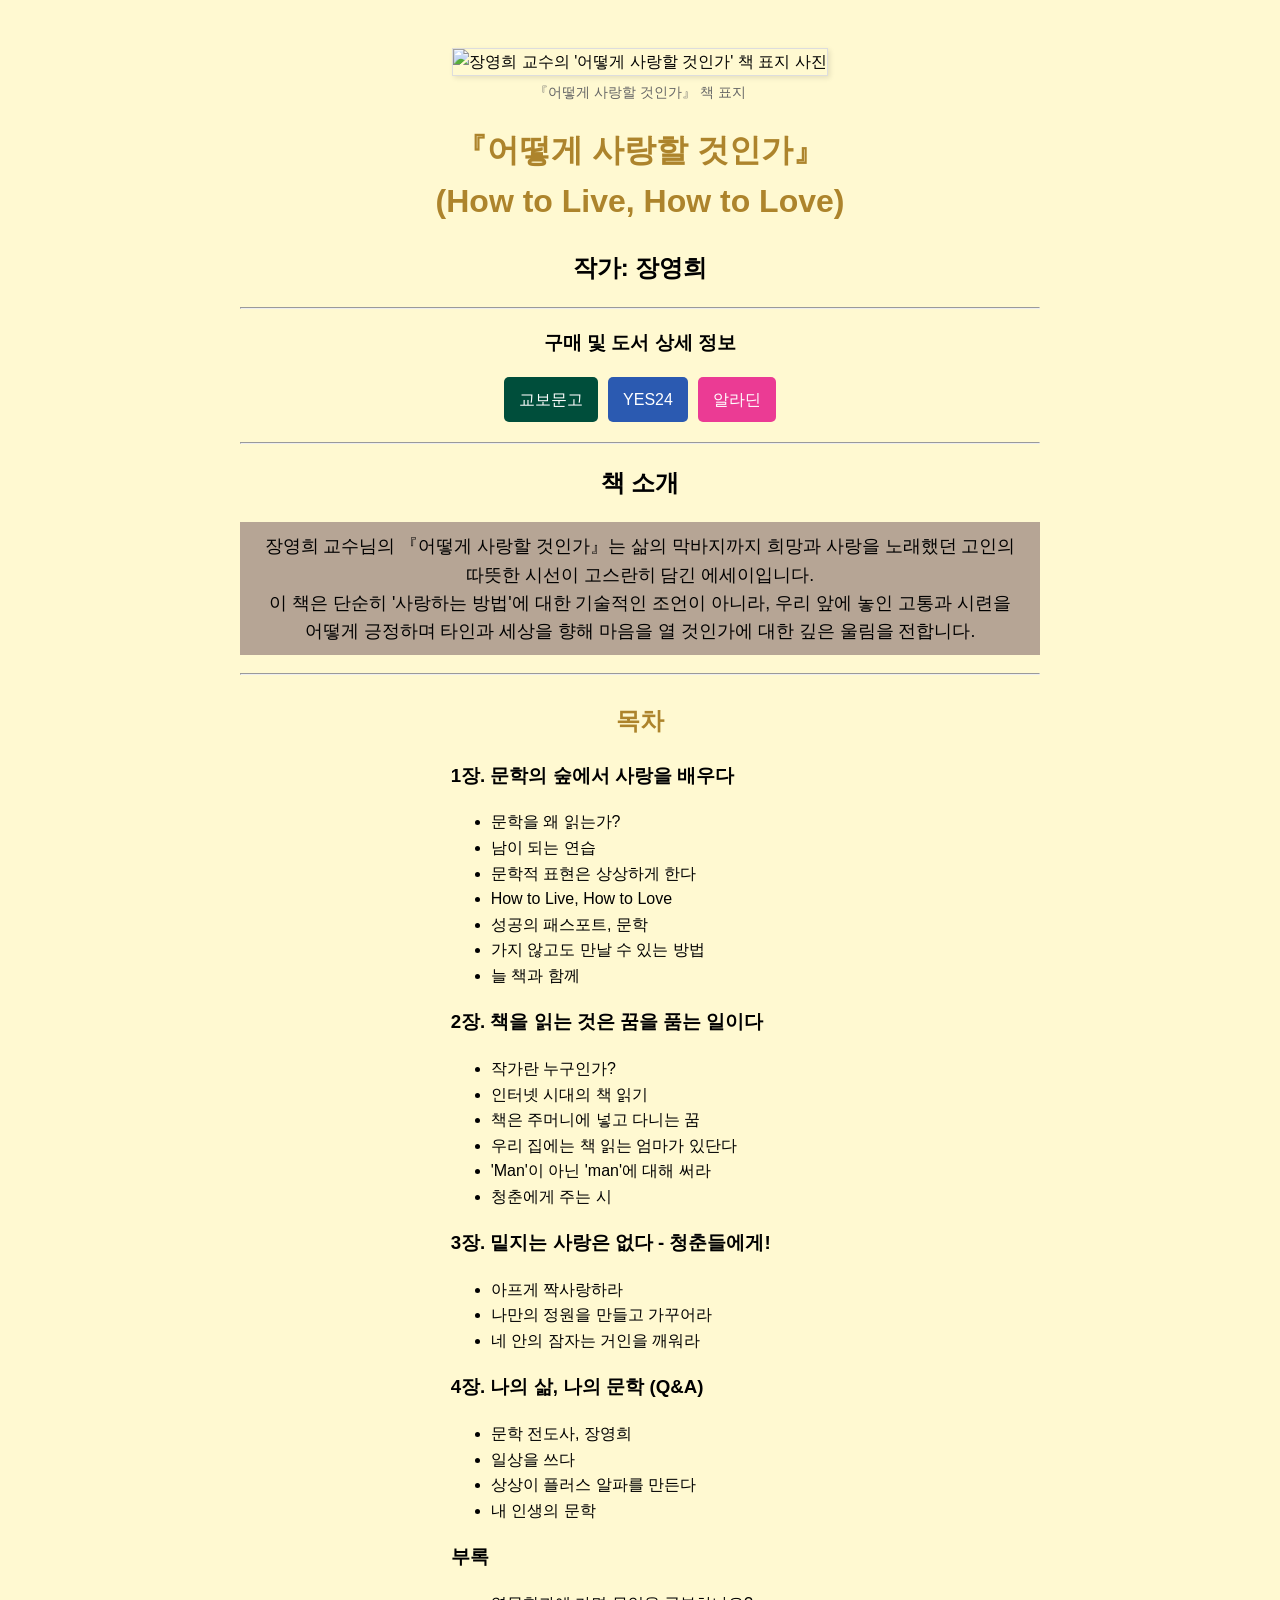
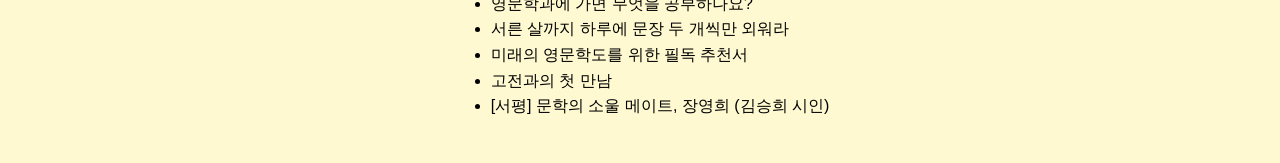
==== class5_book.html @ 5103a02d "Add files via upload" ====
<!DOCTYPE html>
<html lang="ko"> <head> <meta charset="UTF-8">
    <title><책 소개하기</title>
    <link rel="stylesheet" href="class5_book.css">
</head>
<body style="text-align: center; font-family: sans-serif; line-height: 1.6; padding: 20px;">
    <div style="max-width: 800px; margin: 0 auto;">

        <figure style="margin: 20px 0;">
            <img src="./이미지/책.jpg" 
                 alt="장영희 교수의 '어떻게 사랑할 것인가' 책 표지 사진" 
                 width="400" 
                 height="550" 
                 style="border: 1px solid #ddd; box-shadow: 2px 2px 5px rgba(0,0,0,0.1);">
            <figcaption style="font-size: 0.9em; color: #666; margin-top: 5px;">『어떻게 사랑할 것인가』 책 표지</figcaption>
        </figure>

        <h1><b>『어떻게 사랑할 것인가』<br>
             (How to Live, How to Love)</b></h1>
        <h2>작가: 장영희</h2>
        
        <hr>

        <section>
            <h3>구매 및 도서 상세 정보</h3>
            <div class="shop-links" style="display: flex; justify-content: center; gap: 10px; margin-bottom: 20px;">
                <a href="https://search.kyobobook.co.kr/search?keyword=%EC%96%B4%EB%96%BB%EA%B2%8C%20%EC%82%AC%EB%9E%91%ED%95%A0%20%EA%B2%83%EC%9D%B8%EA%B0%80%20%EC%9E%A5%EC%98%81%ED%9D%AC" 
                   target="_blank" 
                   style="padding: 10px 15px; background-color: #004e3b; color: white; text-decoration: none; border-radius: 5px;">교보문고</a>

                <a href="https://www.yes24.com/Product/Search?domain=ALL&query=%EC%96%B4%EB%96%BB%EA%B2%8C%20%EC%82%AC%EB%9E%91%ED%95%A0%20%EA%B2%83%EC%9D%B8%EA%B0%80%20%EC%9E%A5%EC%98%81%ED%9D%AC" 
                   target="_blank" 
                   style="padding: 10px 15px; background-color: #2b5ab1; color: white; text-decoration: none; border-radius: 5px;">YES24</a>

                <a href="https://www.aladin.co.kr/search/wsearchresult.aspx?SearchTarget=All&SearchWord=%EC%96%B4%EB%96%BB%EA%B2%8C%20%EC%82%AC%EB%9E%91%ED%95%A0%20%EA%B2%83%EC%9D%B8%EA%B0%80%20%EC%9E%A5%EC%98%81%ED%9D%AC" 
                   target="_blank" 
                   style="padding: 10px 15px; background-color: #eb3b94; color: white; text-decoration: none; border-radius: 5px;">알라딘</a>
            </div>
        </section>

        <hr>

        <section>
            <h2><b>책 소개</b></h2>
            <p style="font-size: 1.1em; word-break: keep-all;">
                장영희 교수님의 『어떻게 사랑할 것인가』는 삶의 막바지까지 희망과 
                사랑을 노래했던 고인의 따뜻한 시선이 고스란히 담긴 에세이입니다. <br>
                이 책은 단순히 '사랑하는 방법'에 대한 기술적인 조언이 아니라, 
                우리 앞에 놓인 고통과 시련을 어떻게 긍정하며 타인과 세상을 향해 
                마음을 열 것인가에 대한 깊은 울림을 전합니다.
            </p>
        </section>

        <hr>

        <article style="text-align: left; display: inline-block; min-width: 300px;">
            <h1 style="text-align: center;">목차</h1>
            
            <section>
                <h3>1장. 문학의 숲에서 사랑을 배우다</h3>
                <ul>
                    <li>문학을 왜 읽는가?</li>
                    <li>남이 되는 연습</li>
                    <li>문학적 표현은 상상하게 한다</li>
                    <li>How to Live, How to Love</li>
                    <li>성공의 패스포트, 문학</li>
                    <li>가지 않고도 만날 수 있는 방법</li>
                    <li>늘 책과 함께</li>
                </ul>
            </section>

            <section>
                <h3>2장. 책을 읽는 것은 꿈을 품는 일이다</h3>
                <ul>
                    <li>작가란 누구인가?</li>
                    <li>인터넷 시대의 책 읽기</li>
                    <li>책은 주머니에 넣고 다니는 꿈</li>
                    <li>우리 집에는 책 읽는 엄마가 있단다</li>
                    <li>'Man'이 아닌 'man'에 대해 써라</li>
                    <li>청춘에게 주는 시</li>
                </ul>
            </section>

            <section>
                <h3>3장. 밑지는 사랑은 없다 - 청춘들에게!</h3>
                <ul>
                    <li>아프게 짝사랑하라</li>
                    <li>나만의 정원을 만들고 가꾸어라</li>
                    <li>네 안의 잠자는 거인을 깨워라</li>
                </ul>
            </section>

            <section>
                <h3>4장. 나의 삶, 나의 문학 (Q&A)</h3>
                <ul>
                    <li>문학 전도사, 장영희</li>
                    <li>일상을 쓰다</li>
                    <li>상상이 플러스 알파를 만든다</li>
                    <li>내 인생의 문학</li>
                </ul>
            </section>

            <section>
                <h3>부록</h3>
                <ul>
                    <li>영문학과에 가면 무엇을 공부하나요?</li>
                    <li>서른 살까지 하루에 문장 두 개씩만 외워라</li>
                    <li>미래의 영문학도를 위한 필독 추천서</li>
                    <li>고전과의 첫 만남</li>
                    <li>[서평] 문학의 소울 메이트, 장영희 (김승희 시인)</li>
                </ul>
            </section>
        </article>

    </div>
</body>
</html>
---- class5_book.css ----
body {
    background-color: rgb(255, 249, 209);
    font-family: 'Arial', sans-serif;
}

h1 {
    color: #ad842c;
}

p {
    background-color: #b6a595;
    color: rgb(0, 0, 0);
    padding: 10px;
}

a {
    color: #318a3d;
    text-decoration: none;
}
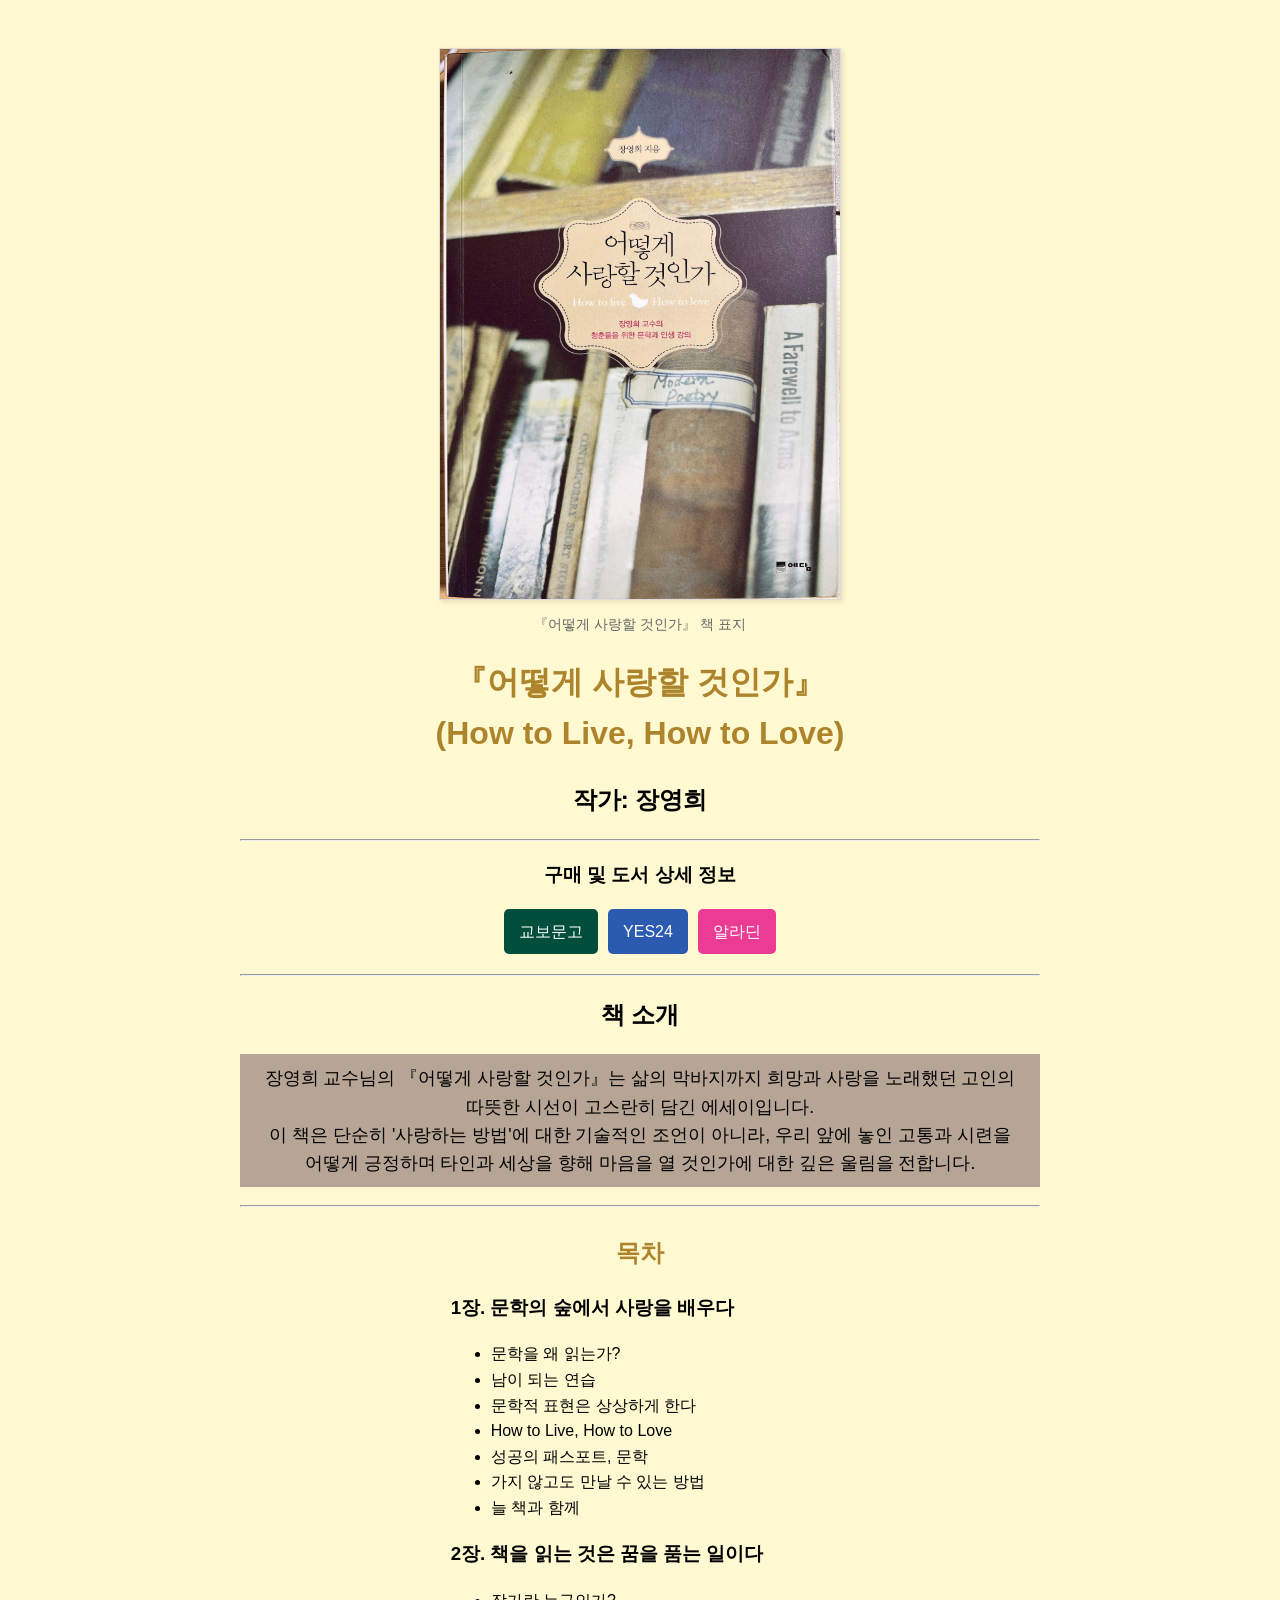
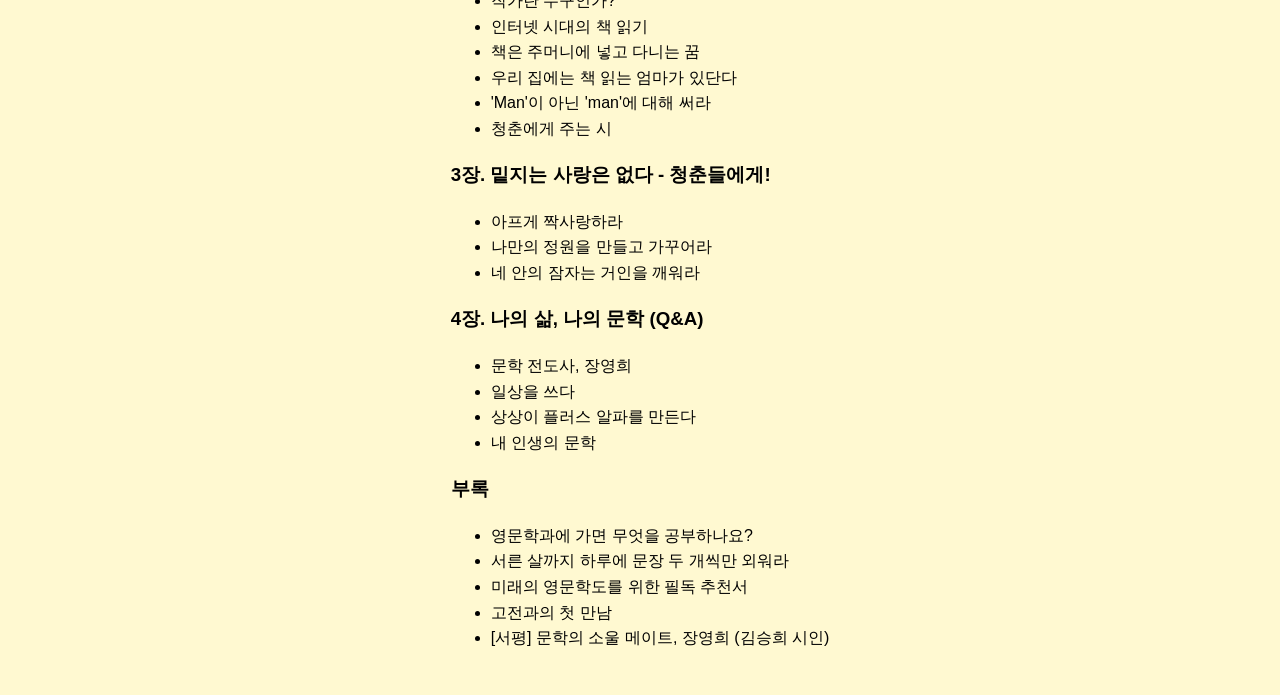
==== commit 422f198b: "Add files via upload" ====
--- a/class5_book.html
+++ b/class5_book.html
@@ -7,7 +7,7 @@
     <div style="max-width: 800px; margin: 0 auto;">
 
         <figure style="margin: 20px 0;">
-            <img src="./이미지/책.jpg" 
+            <img src="book.jpg" 
                  alt="장영희 교수의 '어떻게 사랑할 것인가' 책 표지 사진" 
                  width="400" 
                  height="550" 
